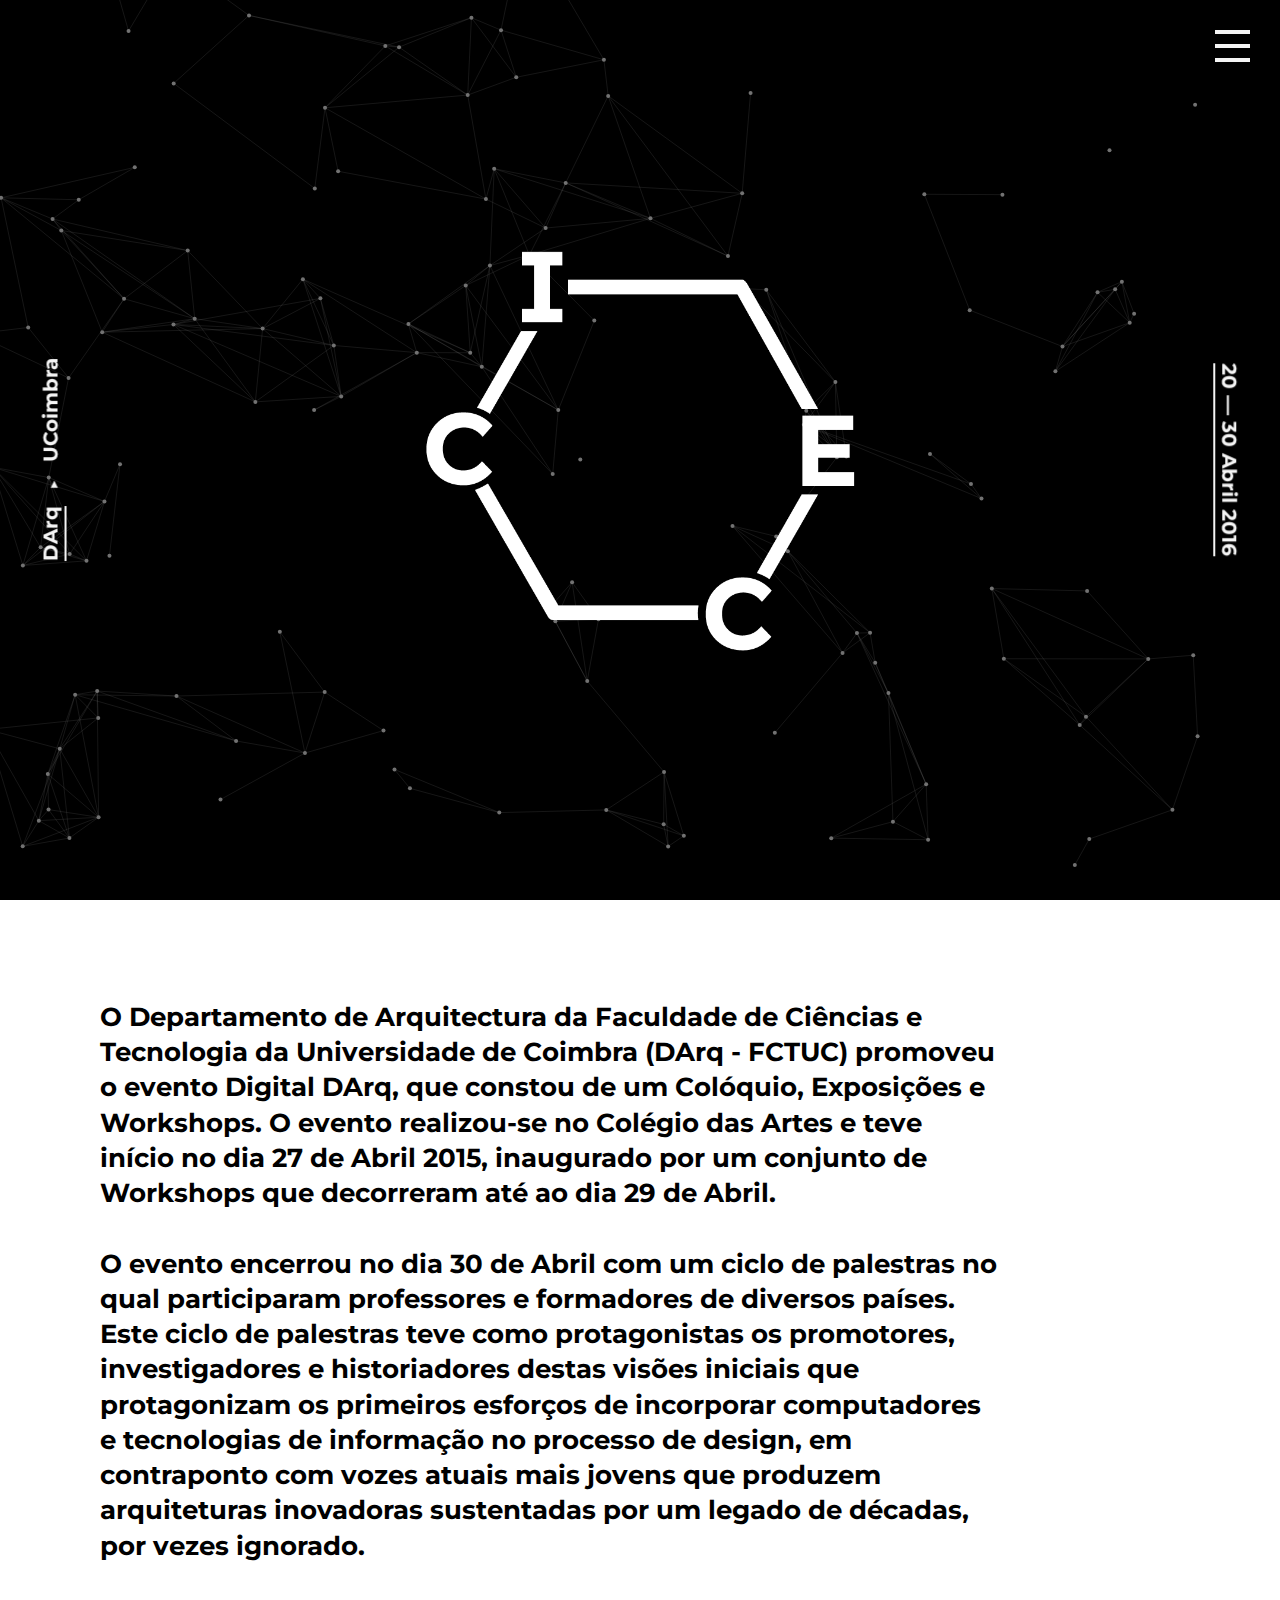
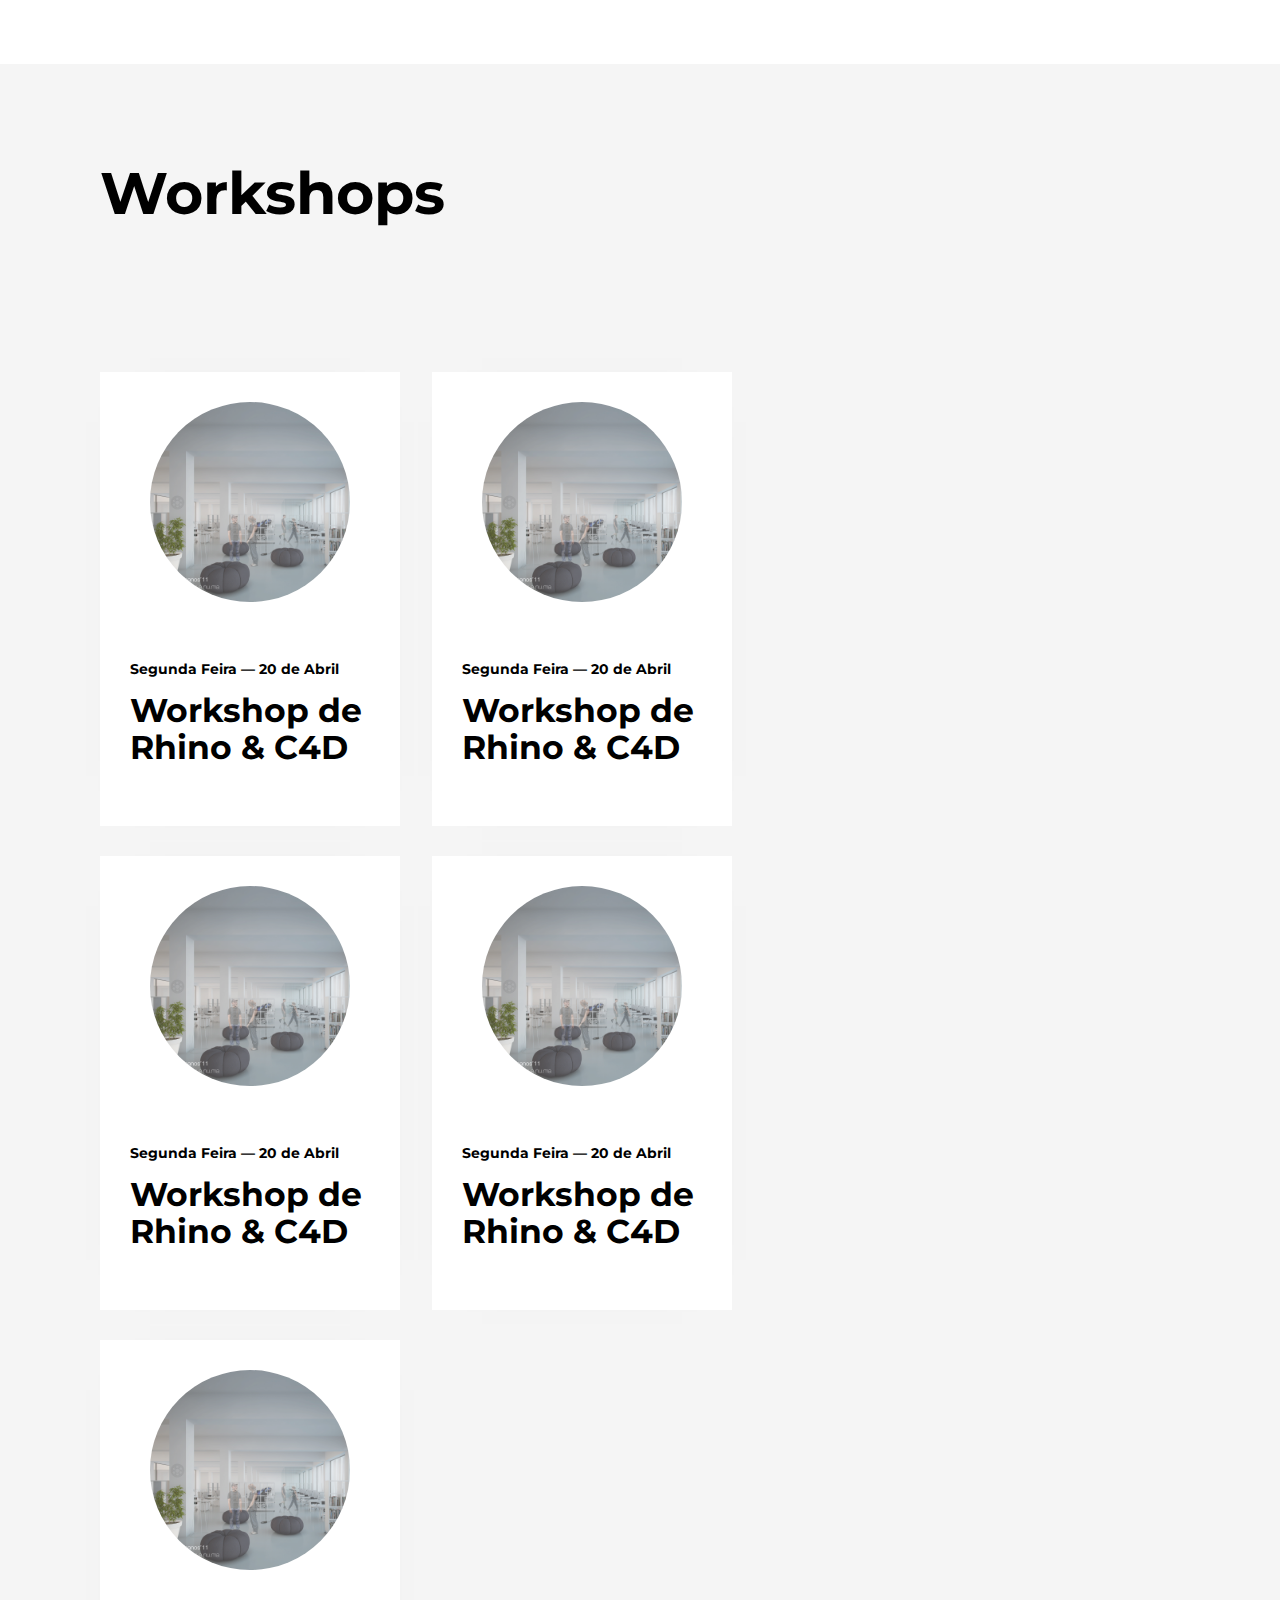
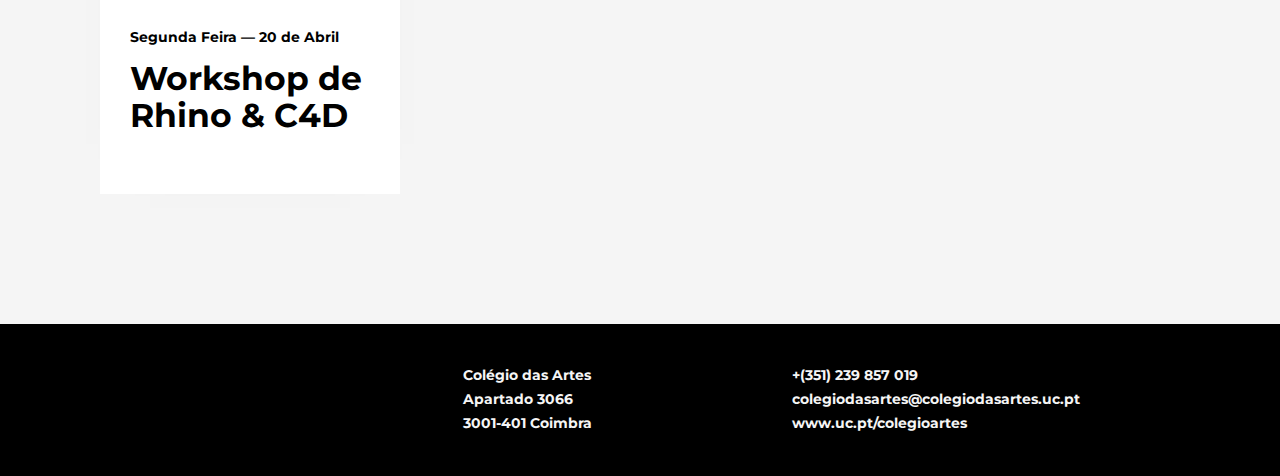
==== Redesign/index.html @ 4a3ba0a8 "redesign v1" ====
<!DOCTYPE html>
<html lang="pt">
<head>
	<meta charset="UTF-8">
	<title>CICE</title>
	<meta name="description" content="CICE">
	<meta http-equiv="X-UA-Compatible" content="IE=Edge,chrome=1" />
	<meta name="viewport" content="width=device-width, initial-scale=1">
	<meta name="apple-mobile-web-app-capable" content="yes">
	<meta name="apple-mobile-web-app-status-bar-style" content="black">
	<meta name="mobile-web-app-capable" content="yes">
	<meta name="author" content="Arquitecturas Virtuais ©2016">
	<!--Styles!-->
	<!--[if lt IE 9]>
	<script src="https://ajax.googleapis.com/ajax/libs/jquery/1.8/jquery.min.js"></script>
	<![endif]-->
	<!--[if (gte IE 9) | (!IE)]><!-->
	<script type="text/javascript" charset="UTF-8" src="https://ajax.googleapis.com/ajax/libs/jquery/1.11.3/jquery.min.js"></script>
	<!--<![endif]-->
	<link rel="stylesheet" type="text/css" href="CSS/cssreset.css">
	<link rel="stylesheet" type="text/css" href="CSS/style.css">
</head>

<body>
	<!--CONTENT-->
	<header class="header">
		<div id="js-hamb" class="hamb">
			<div class="hamb__element hamb--white"></div>
			<div class="hamb__element hamb--white"></div>
			<div class="hamb__element hamb--white"></div>
		</div>
	</header>
	<div class="menu--full menu--hidden">
		<div class="menu--full__logo"></div>
		<ul>
			<li>Sobre</li>
			<li>Programação</li>
			<li>Workshops</li>
			<li>Exposição</li>
			<li>Entrevista</li>
	</div>
	<main class="main__content">
		<div id="particles"></div>
		<aside class="hero__side__text side__text--left"><span class="underline">DArq</span> <span class="symbol">►</span> UCoimbra</aside>
		<aside class="hero__side__text side__text--right"><span class="underline">20 — 30 Abril 2016</span></aside>
		<div class="hero">
			<div class="hero__content">
				<div class="hero__content__logo"></div>
			</div>
		</div>
		<section id="js-first-wrapper"  class="wrapper wrapper--white">
			<div class="wrapper__content wrapper--white">
					<p>O Departamento de Arquitectura da Faculdade de Ciências e Tecnologia da Universidade de Coimbra (DArq - FCTUC) promoveu o evento Digital DArq, que constou de um Colóquio, Exposições e Workshops. O evento realizou-se no Colégio das Artes e teve início no dia 27 de Abril 2015, inaugurado por um conjunto de Workshops que decorreram até ao dia 29 de Abril.<br><br>
					O evento encerrou no dia 30 de Abril com um ciclo de palestras no qual participaram professores e formadores de diversos países. Este ciclo de palestras teve como protagonistas os promotores, investigadores e historiadores destas visões iniciais que protagonizam os primeiros esforços de incorporar computadores e tecnologias de informação no processo de design, em contraponto com vozes atuais mais jovens que produzem arquiteturas inovadoras sustentadas por um legado de décadas, por vezes ignorado.</p>
			</div>
		</section>

		<section id="js-second-wrapper" class="wrapper">
			<div class="wrapper__content">
					<h1>Workshops</h1>
					<div class="wrapper__content__articles">
						<article class="content__article">
							<div class="article__image"></div>
							<h2 class="content__subtitle">Segunda Feira — 20 de Abril</h2>
							<h1 class="content__subtitle">Workshop de Rhino & C4D</h1>
						</article>
						<article class="content__article">
							<div class="article__image"></div>
							<h2 class="content__subtitle">Segunda Feira — 20 de Abril</h2>
							<h1 class="content__subtitle">Workshop de Rhino & C4D</h1>
						</article>
						<article class="content__article">
							<div class="article__image"></div>
							<h2 class="content__subtitle">Segunda Feira — 20 de Abril</h2>
							<h1 class="content__subtitle">Workshop de Rhino & C4D</h1>
						</article>
						<article class="content__article">
							<div class="article__image"></div>
							<h2 class="content__subtitle">Segunda Feira — 20 de Abril</h2>
							<h1 class="content__subtitle">Workshop de Rhino & C4D</h1>
						</article>
						<article class="content__article">
							<div class="article__image"></div>
							<h2 class="content__subtitle">Segunda Feira — 20 de Abril</h2>
							<h1 class="content__subtitle">Workshop de Rhino & C4D</h1>
						</article>
					</div>
			</div>
		</section>
		<footer class="footer">
			<div class="wrapper__content">
				<h1>+(351) 239 857 019<br>colegiodasartes@colegiodasartes.uc.pt<br>www.uc.pt/colegioartes</h1>
				<h1>Colégio das Artes<br>Apartado 3066<br>3001-401 Coimbra</h1>
			</div>
		</footer>
	</main>
	<!--<section class="other contain"></section>-->
	<script type='text/javascript' charset="UTF-8" src='JS/jquery.particleground.js'></script>
	<script type='text/javascript' charset="UTF-8" src='JS/connections.js'></script>
	<script type='text/javascript' charset="UTF-8" src='JS/app.js'></script>
</body>
</html>
---- Redesign/CSS/cssreset.css ----
html, body, div, span, applet, object, iframe,
h1, h2, h3, h4, h5, h6, p, blockquote, pre,
a, abbr, acronym, address, big, cite, code,
del, dfn, em, img, ins, kbd, q, s, samp,
small, strike, sub, sup, tt, var,
b, u, i, center,
dl, dt, dd, ol, ul, li,
fieldset, form, label, legend,
table, caption, tbody, tfoot, thead, tr, th, td,
article, aside, canvas, details, embed,
figure, figcaption, footer, header, hgroup,
menu, nav, output, ruby, section, summary,
time, mark, audio, video {
	margin: 0;
	padding: 0;
	border: 0;
	font: inherit;
	vertical-align: baseline;
}
article, aside, details, figcaption, figure,
footer, header, hgroup, menu, nav, section {
	display: block;
}
body {
	line-height: 1;
}
ol, ul {
	list-style-position: inside;
}
blockquote, q {
	quotes: none;
}
blockquote:before, blockquote:after,
q:before, q:after {
	content: '';
	content: none;
}
table {
	border-collapse: collapse;
	border-spacing: 0;
}
input,
label,
select,
button,
textarea{
margin:0;
border:0;
padding:0;
display:inline-block;
vertical-align:middle;
white-space:normal;
background:none;
font-size:100%;
}
input:focus{
outline:0;
}
input,
textarea{
-webkit-box-sizing:content-box;
-moz-box-sizing:content-box;
box-sizing:content-box;
}
button,
input[type=reset],
input[type=button],
input[type=submit],
input[type=checkbox],
input[type=radio],
select{
-webkit-box-sizing:border-box;
-moz-box-sizing:border-box;
box-sizing:border-box;
}
input[type=checkbox],
input[type=radio]{
width:13px;
height:13px;
}
input[type=search]{
-webkit-appearance:textfield;
-webkit-box-sizing:content-box;
}
::-webkit-search-decoration{
display:none;
}
button,
input[type="reset"],
input[type="button"],
input[type="submit"]{
overflow:visible;
width:auto;
}
::-webkit-file-upload-button{
padding:0;
border:0;
background:none;
}
textarea{
vertical-align:top;
overflow:auto;
}
select[multiple]{
vertical-align:top;
}
---- Redesign/CSS/style.css ----
@import url("https://fonts.googleapis.com/css?family=Montserrat:400,700");
html, body {
  height: 100vh;
  width: 100%;
  font-size: 66.5%;
  font-family: "Montserrat",sans-serif;
  font-weight: 100;
  background: black;
  text-rendering: optimizeLegibility;
  -webkit-font-smoothing: antialiased;
  -moz-osx-font-smoothing: grayscale; }

.position__abs__center {
  position: absolute;
  left: 0;
  right: 0;
  margin-left: auto;
  margin-right: auto; }

.symbol {
  font-size: 0.6em;
  padding: 0 10px 0 10px; }

.underline {
  border-bottom: 2px solid whitesmoke;
  padding-bottom: 2px; }

/*---*/
.main__content {
  width: 100%;
  height: 100%; }

#particles {
  position: absolute;
  top: 0;
  left: 0;
  width: 100%;
  height: 100vh;
  overflow: hidden;
  opacity: 0.45; }

/*--HEADER--*/
.header {
  -webkit-transition: background 0.35s ease-in-out, height 0.35s ease-in-out;
  -moz-transition: background 0.35s ease-in-out, height 0.35s ease-in-out;
  -ms-transition: background 0.35s ease-in-out, height 0.35s ease-in-out;
  -o-transition: background 0.35s ease-in-out, height 0.35s ease-in-out;
  transition: background 0.35s ease-in-out, height 0.35s ease-in-out;
  height: 50px;
  width: 100%;
  position: fixed;
  top: 0;
  z-index: 99; }

.hamb {
  width: 35px;
  height: 30px;
  position: fixed;
  right: 30px;
  top: 30px; }

.hamb__element:nth-child(n) {
  width: 100%;
  height: 4px;
  margin-bottom: 10px; }

.hamb:hover {
  cursor: pointer; }

.hamb--white {
  background-color: whitesmoke; }

.hamb--black {
  background-color: black; }

.menu--full {
  display: block;
  width: 500px;
  height: 100vh;
  background: rgba(0, 0, 0, 0.9);
  position: fixed;
  z-index: 2;
  right: 0px;
  -webkit-box-shadow: 0px 0px 43px -10px rgba(0, 0, 0, 0.75);
  -moz-box-shadow: 0px 0px 43px -10px rgba(0, 0, 0, 0.75);
  box-shadow: 0px 0px 43px -10px rgba(0, 0, 0, 0.75); }

.menu--full__logo {
  width: 120px;
  height: 20px;
  background: url("../assets/logodefault.png");
  background-size: cover;
  margin: 100px;
  -webkit-filter: invert(100%);
  filter: invert(100%); }

.menu--full ul {
  margin: 100px;
  margin-top: 100px; }

.menu--full ul li {
  list-style: none;
  color: whitesmoke;
  font-size: 4.6em;
  font-weight: bold;
  padding-bottom: 30px;
  opacity: 0.5; }

.menu--full ul li:hover {
  cursor: pointer;
  opacity: 1; }

.menu--hidden {
  right: -650px; }

.footer {
  width: 100%;
  height: 150px;
  background: black; }

.footer .wrapper__content {
  height: 150px; }

.footer .wrapper__content h1 {
  position: relative;
  top: 50%;
  transform: translateY(-50%);
  -webkit-transform: translateY(-50%);
  -moz-transition: translateY(-50%);
  -ms-transition: translateY(-50%);
  -o-transition: translateY(-50%);
  color: whitesmoke;
  font-weight: bold;
  font-size: 2em;
  line-height: 1.66667em;
  margin: 0;
  padding-top: 0;
  padding-bottom: 0;
  float: right; }

/**--HERO--**/
.hero {
  width: 100%;
  height: 100%;
  background: black; }

.hero__content {
  position: relative;
  top: 50%;
  transform: translateY(-50%);
  -webkit-transform: translateY(-50%);
  -moz-transition: translateY(-50%);
  -ms-transition: translateY(-50%);
  -o-transition: translateY(-50%);
  margin: auto;
  width: 80%;
  height: 100%; }

.hero__content__logo {
  position: relative;
  top: 50%;
  transform: translateY(-50%);
  -webkit-transform: translateY(-50%);
  -moz-transition: translateY(-50%);
  -ms-transition: translateY(-50%);
  -o-transition: translateY(-50%);
  width: 438px;
  height: 418px;
  margin: auto;
  background: url("../assets/logov1.png");
  background-size: cover;
  background-repeat: no-repeat;
  -webkit-filter: invert(100%);
  filter: invert(100%); }

.hero__side__text {
  position: relative;
  top: 50%;
  transform: translateY(-50%);
  -webkit-transform: translateY(-50%);
  -moz-transition: translateY(-50%);
  -ms-transition: translateY(-50%);
  -o-transition: translateY(-50%);
  -ms-transform-origin: 50% 50%;
  -webkit-transform-origin: 50% 50%;
  -moz-transform-origin: 50% 50%;
  -o-transform-origin: 50% 50%;
  transform-origin: 50% 50%;
  position: fixed;
  font-size: 2.76em;
  font-weight: bold;
  color: whitesmoke; }

.text--black {
  color: black;
  border-color: black; }

.side__text--left {
  -ms-transform: rotate(270deg);
  -webkit-transform: rotate(270deg);
  transform: rotate(270deg);
  left: -50px; }

.side__text--right {
  -ms-transform: rotate(90deg);
  -webkit-transform: rotate(90deg);
  transform: rotate(90deg);
  right: -45px; }

/*+--**/
/**--WRAPPER--**/
.wrapper {
  width: 100%;
  background-color: whitesmoke;
  font-weight: bold;
  color: black; }

.wrapper__content {
  margin: auto;
  width: calc(100% - 100px);
  display: inline-block; }

.wrapper--white {
  background: white; }

.wrapper__content h1 {
  font-size: 8.28em;
  padding: 100px; }

h1 .underline {
  border-width: 4px; }

.wrapper__content p {
  max-width: 900px;
  padding: 100px;
  font-size: 3.68em;
  line-height: 1.35294em; }

.wrapper__content__articles {
  padding: 100px;
  padding-top: 50px; }

.content__article {
  background: white;
  display: inline-block;
  width: 300px;
  margin: 0 30px 30px 0;
  -webkit-box-shadow: 0px 0px 43px -50px rgba(0, 0, 0, 0.75);
  -moz-box-shadow: 0px 0px 43px -50px rgba(0, 0, 0, 0.75);
  box-shadow: 0px 0px 43px -50px rgba(0, 0, 0, 0.75); }

.content__article:hover {
  cursor: pointer;
  -webkit-box-shadow: 0px 0px 43px -35px rgba(0, 0, 0, 0.75);
  -moz-box-shadow: 0px 0px 43px -35px rgba(0, 0, 0, 0.75);
  box-shadow: 0px 0px 43px -35px rgba(0, 0, 0, 0.75); }

.article__image {
  width: 200px;
  height: 200px;
  border-radius: 100%;
  background: black;
  margin: 30px auto;
  background-image: url("../images/example.jpg");
  background-size: cover;
  opacity: 0.8; }

.content__article h2 {
  font-size: 2em;
  padding: 30px;
  padding-bottom: 15px; }

.content__article h1 {
  font-size: 4.6em;
  line-height: 1.15em;
  margin: 0;
  margin-bottom: 30px;
  padding: 30px;
  padding-top: 0; }

/**-END WRAPPER-**/

/*# sourceMappingURL=style.css.map */
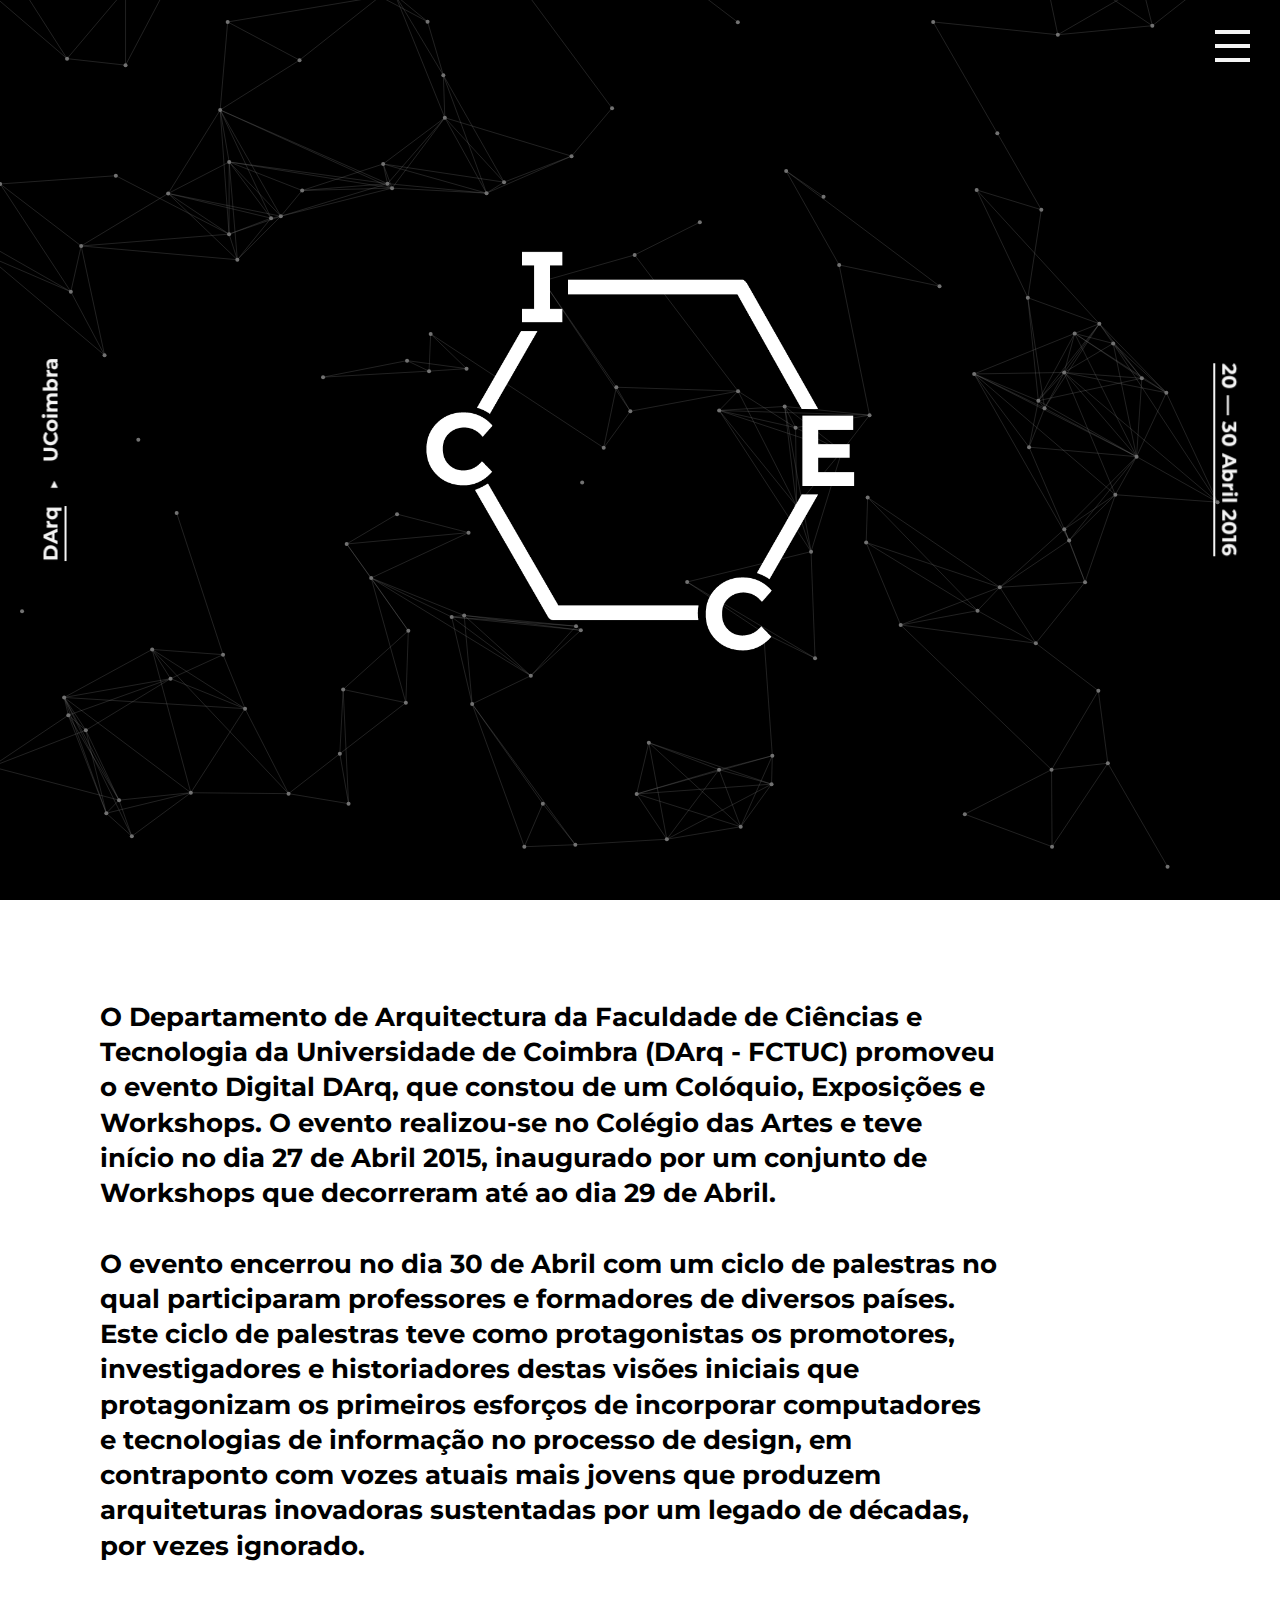
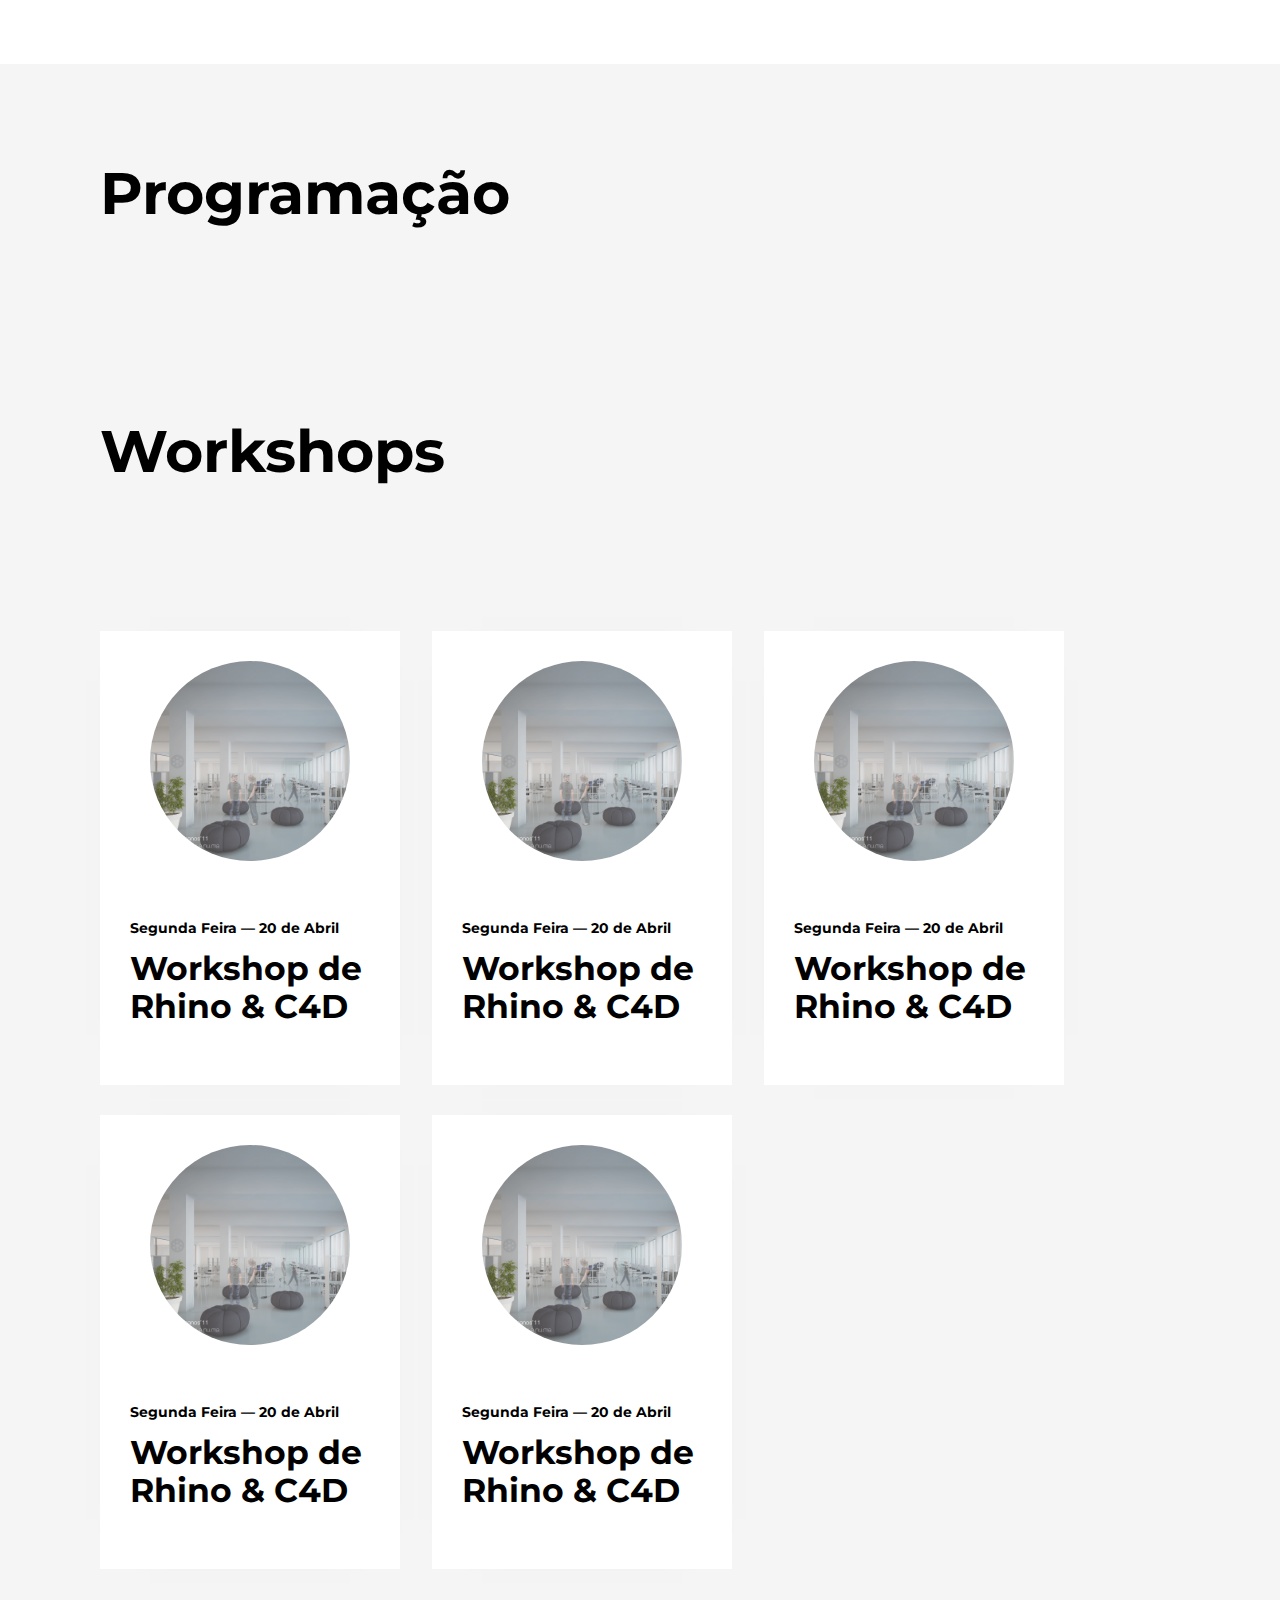
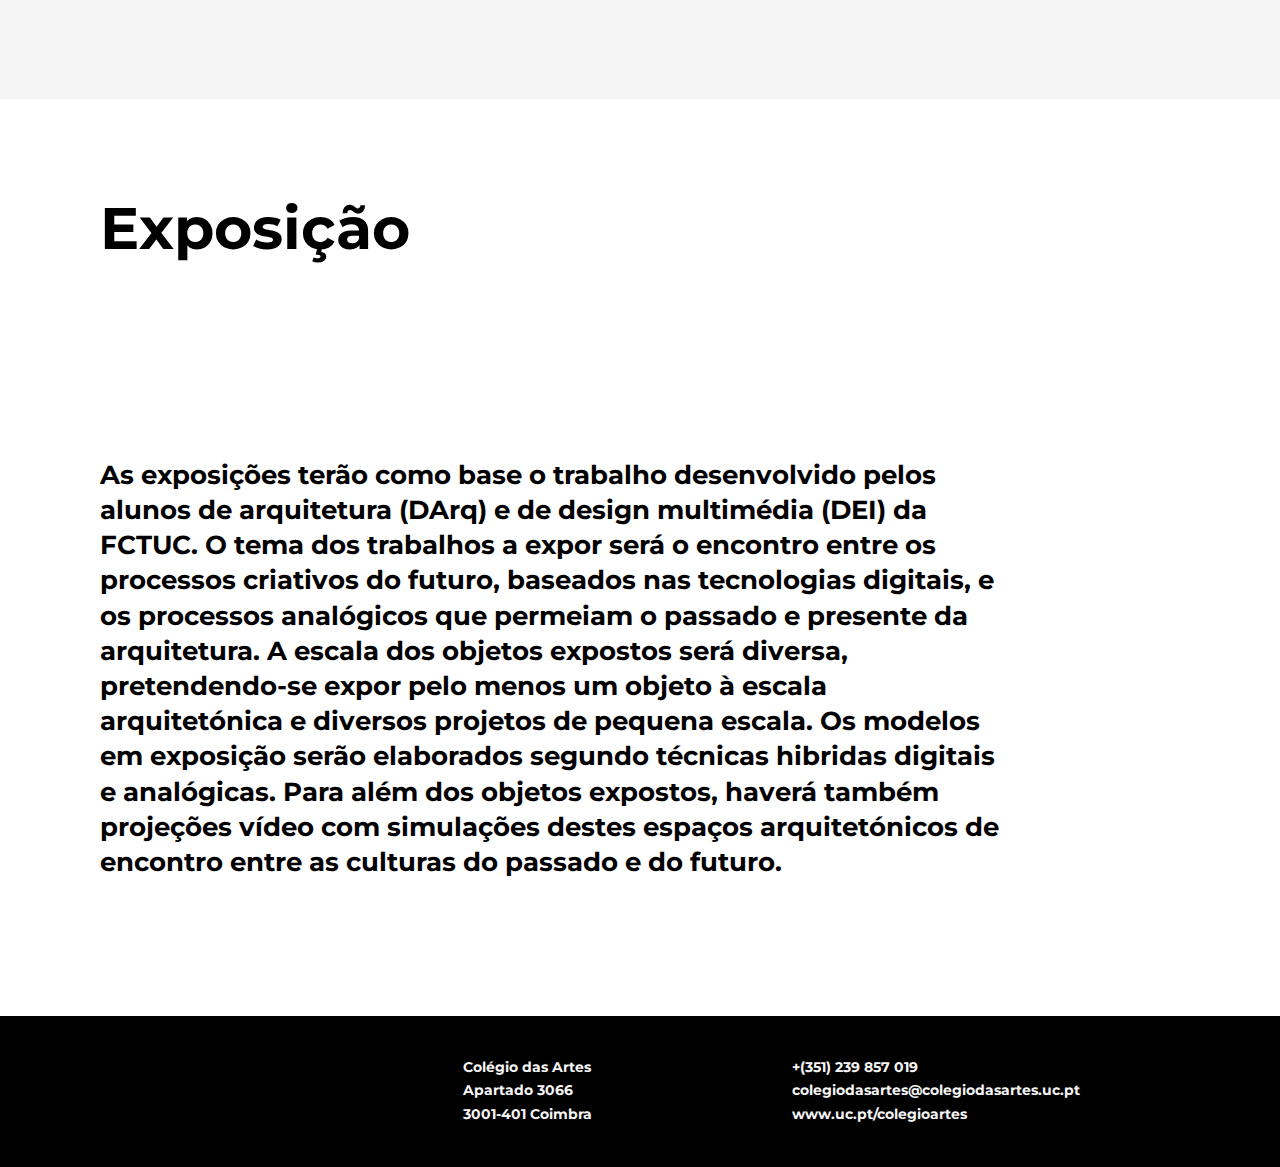
==== commit 821fa387: "Responsive" ====
--- a/Redesign/index.html
+++ b/Redesign/index.html
@@ -33,70 +33,86 @@
 	<div class="menu--full menu--hidden">
 		<div class="menu--full__logo"></div>
 		<ul>
-			<li>Sobre</li>
-			<li>Programação</li>
-			<li>Workshops</li>
-			<li>Exposição</li>
-			<li>Entrevista</li>
-	</div>
-	<main class="main__content">
-		<div id="particles"></div>
-		<aside class="hero__side__text side__text--left"><span class="underline">DArq</span> <span class="symbol">►</span> UCoimbra</aside>
-		<aside class="hero__side__text side__text--right"><span class="underline">20 — 30 Abril 2016</span></aside>
-		<div class="hero">
-			<div class="hero__content">
-				<div class="hero__content__logo"></div>
+			<a href="#js-first-wrapper"><li>Sobre</li></a>
+			<a href="#js-second-wrapper"><li>Programação</li></a>
+			<a href="#js-third-wrapper"><li>Workshops</li></a>
+			<a href="#js-fourd-wrapper"><li>Exposição</li></a>
+			<a href="#"><li>Entrevista</li></a>
+		</div>
+		<main class="main__content">
+			<div id="particles"></div>
+			<aside class="hero__side__text side__text--left"><span class="underline">DArq</span> <span class="symbol">►</span> UCoimbra</aside>
+			<aside class="hero__side__text side__text--right"><span class="underline">20 — 30 Abril 2016</span></aside>
+			<div class="hero">
+				<div class="hero__content">
+					<div class="hero__content__logo"></div>
+				</div>
 			</div>
-		</div>
-		<section id="js-first-wrapper"  class="wrapper wrapper--white">
-			<div class="wrapper__content wrapper--white">
+			<section id="js-first-wrapper"  class="wrapper wrapper--white">
+				<div class="wrapper__content wrapper--white">
 					<p>O Departamento de Arquitectura da Faculdade de Ciências e Tecnologia da Universidade de Coimbra (DArq - FCTUC) promoveu o evento Digital DArq, que constou de um Colóquio, Exposições e Workshops. O evento realizou-se no Colégio das Artes e teve início no dia 27 de Abril 2015, inaugurado por um conjunto de Workshops que decorreram até ao dia 29 de Abril.<br><br>
-					O evento encerrou no dia 30 de Abril com um ciclo de palestras no qual participaram professores e formadores de diversos países. Este ciclo de palestras teve como protagonistas os promotores, investigadores e historiadores destas visões iniciais que protagonizam os primeiros esforços de incorporar computadores e tecnologias de informação no processo de design, em contraponto com vozes atuais mais jovens que produzem arquiteturas inovadoras sustentadas por um legado de décadas, por vezes ignorado.</p>
-			</div>
-		</section>
+						O evento encerrou no dia 30 de Abril com um ciclo de palestras no qual participaram professores e formadores de diversos países. Este ciclo de palestras teve como protagonistas os promotores, investigadores e historiadores destas visões iniciais que protagonizam os primeiros esforços de incorporar computadores e tecnologias de informação no processo de design, em contraponto com vozes atuais mais jovens que produzem arquiteturas inovadoras sustentadas por um legado de décadas, por vezes ignorado.</p>
+					</div>
+				</section>
 
-		<section id="js-second-wrapper" class="wrapper">
-			<div class="wrapper__content">
-					<h1>Workshops</h1>
-					<div class="wrapper__content__articles">
-						<article class="content__article">
-							<div class="article__image"></div>
-							<h2 class="content__subtitle">Segunda Feira — 20 de Abril</h2>
-							<h1 class="content__subtitle">Workshop de Rhino & C4D</h1>
-						</article>
-						<article class="content__article">
-							<div class="article__image"></div>
-							<h2 class="content__subtitle">Segunda Feira — 20 de Abril</h2>
-							<h1 class="content__subtitle">Workshop de Rhino & C4D</h1>
-						</article>
-						<article class="content__article">
-							<div class="article__image"></div>
-							<h2 class="content__subtitle">Segunda Feira — 20 de Abril</h2>
-							<h1 class="content__subtitle">Workshop de Rhino & C4D</h1>
-						</article>
-						<article class="content__article">
-							<div class="article__image"></div>
-							<h2 class="content__subtitle">Segunda Feira — 20 de Abril</h2>
-							<h1 class="content__subtitle">Workshop de Rhino & C4D</h1>
-						</article>
-						<article class="content__article">
-							<div class="article__image"></div>
-							<h2 class="content__subtitle">Segunda Feira — 20 de Abril</h2>
-							<h1 class="content__subtitle">Workshop de Rhino & C4D</h1>
-						</article>
+				<section id="js-second-wrapper" class="wrapper">
+					<div class="wrapper__content">
+						<h1>Programação</h1>
+						
 					</div>
-			</div>
-		</section>
-		<footer class="footer">
-			<div class="wrapper__content">
-				<h1>+(351) 239 857 019<br>colegiodasartes@colegiodasartes.uc.pt<br>www.uc.pt/colegioartes</h1>
-				<h1>Colégio das Artes<br>Apartado 3066<br>3001-401 Coimbra</h1>
-			</div>
-		</footer>
-	</main>
-	<!--<section class="other contain"></section>-->
-	<script type='text/javascript' charset="UTF-8" src='JS/jquery.particleground.js'></script>
-	<script type='text/javascript' charset="UTF-8" src='JS/connections.js'></script>
-	<script type='text/javascript' charset="UTF-8" src='JS/app.js'></script>
-</body>
-</html>
+				</section>
+
+				<section id="js-third-wrapper" class="wrapper">
+					<div class="wrapper__content">
+						<h1>Workshops</h1>
+						<div class="wrapper__content__articles">
+							<article class="content__article">
+								<div class="article__image"></div>
+								<h2 class="content__subtitle">Segunda Feira — 20 de Abril</h2>
+								<h1 class="content__subtitle">Workshop de Rhino & C4D</h1>
+							</article>
+							<article class="content__article">
+								<div class="article__image"></div>
+								<h2 class="content__subtitle">Segunda Feira — 20 de Abril</h2>
+								<h1 class="content__subtitle">Workshop de Rhino & C4D</h1>
+							</article>
+							<article class="content__article">
+								<div class="article__image"></div>
+								<h2 class="content__subtitle">Segunda Feira — 20 de Abril</h2>
+								<h1 class="content__subtitle">Workshop de Rhino & C4D</h1>
+							</article>
+							<article class="content__article">
+								<div class="article__image"></div>
+								<h2 class="content__subtitle">Segunda Feira — 20 de Abril</h2>
+								<h1 class="content__subtitle">Workshop de Rhino & C4D</h1>
+							</article>
+							<article class="content__article">
+								<div class="article__image"></div>
+								<h2 class="content__subtitle">Segunda Feira — 20 de Abril</h2>
+								<h1 class="content__subtitle">Workshop de Rhino & C4D</h1>
+							</article>
+						</div>
+					</div>
+				</section>
+
+				<section id="js-fourd-wrapper"  class="wrapper wrapper--white">
+				<div class="wrapper__content wrapper--white">
+					<h1>Exposição</h1>
+					<p>As exposições terão como base o trabalho desenvolvido pelos alunos de arquitetura (DArq) e de design multimédia (DEI) da FCTUC. O tema dos trabalhos a expor será o encontro entre os processos criativos do futuro, baseados nas tecnologias digitais, e os processos analógicos que permeiam o passado e presente da arquitetura. A escala dos objetos expostos será diversa, pretendendo-se expor pelo menos um objeto à escala arquitetónica e diversos projetos de pequena escala. Os modelos em exposição serão elaborados segundo técnicas hibridas digitais e analógicas. Para além dos objetos expostos, haverá também projeções vídeo com simulações destes espaços arquitetónicos de encontro entre as culturas do passado e do futuro.
+						<br><br>
+					</div>
+				</section>
+				<footer class="footer">
+					<div class="wrapper__content">
+						<h1>+(351) 239 857 019<br>colegiodasartes@colegiodasartes.uc.pt<br>www.uc.pt/colegioartes</h1>
+						<h1>Colégio das Artes<br>Apartado 3066<br>3001-401 Coimbra</h1>
+					</div>
+				</footer>
+			</main>
+			<!--<section class="other contain"></section>-->
+			<script type='text/javascript' charset="UTF-8" src='JS/jquery.particleground.js'></script>
+			<script type='text/javascript' charset="UTF-8" src='JS/connections.js'></script>
+			<script type='text/javascript' charset="UTF-8" src='JS/app.js'></script>
+			<script type='text/javascript' charset="UTF-8" src="JS/jquery.easing.js"></script>
+		</body>
+		</html>
--- a/Redesign/CSS/style.css
+++ b/Redesign/CSS/style.css
@@ -1,4 +1,5 @@
 @import url("https://fonts.googleapis.com/css?family=Montserrat:400,700");
+
 html, body {
   height: 100vh;
   width: 100%;
@@ -93,6 +94,9 @@
   margin: 100px;
   -webkit-filter: invert(100%);
   filter: invert(100%); }
+.menu--full a {
+  text-decoration: none;
+}
 
 .menu--full ul {
   margin: 100px;
@@ -114,12 +118,14 @@
   right: -650px; }
 
 .footer {
-  width: 100%;
+  width: calc(100% - 100px);
   height: 150px;
   background: black; }
 
 .footer .wrapper__content {
-  height: 150px; }
+  height: 150px; 
+padding-left: 100px;
+padding-right: 100px;}
 
 .footer .wrapper__content h1 {
   position: relative;
@@ -237,7 +243,8 @@
   line-height: 1.35294em; }
 
 .wrapper__content__articles {
-  padding: 100px;
+      padding-left: 100px;
+  padding-bottom: 100px;
   padding-top: 50px; }
 
 .content__article {
@@ -278,6 +285,65 @@
   padding: 30px;
   padding-top: 0; }
 
+.wrapper__content__programacao{
+  width: 100%;
+  font-weight: bold;
+  color: black; 
+}
+
 /**-END WRAPPER-**/
 
 /*# sourceMappingURL=style.css.map */
+@media(min-width:1300px){
+  
+}
+
+@media(max-width:1300px){
+  
+}
+
+
+@media(max-width:768px){
+  .hero__content__logo {
+     width: 368px;
+    height: 348px;
+
+  }
+}
+
+@media(max-width:480px){
+  .hero__content__logo {
+    width: 238px;
+    height: 223px;
+  }
+  .wrapper__content__articles {
+    padding: 80px;
+  }
+  .content__article{
+    width: 230px;
+
+  }
+  .wrapper__content h1 {
+      font-size: 5.28em;
+      padding: 80px;
+
+  }
+  .content__article h1 {
+    font-size: 4.6em;
+    padding: 30px;
+    padding-top: 0px;
+}
+.wrapper__content p {
+    width: 80%;
+    padding: 80px;
+    font-size: 2.10em;
+    line-height: 1.35294em;
+}
+.menu--full {
+    width: 100%;
+    }
+    .content__article h2 {
+    font-size: 1.6em;
+}
+
+}
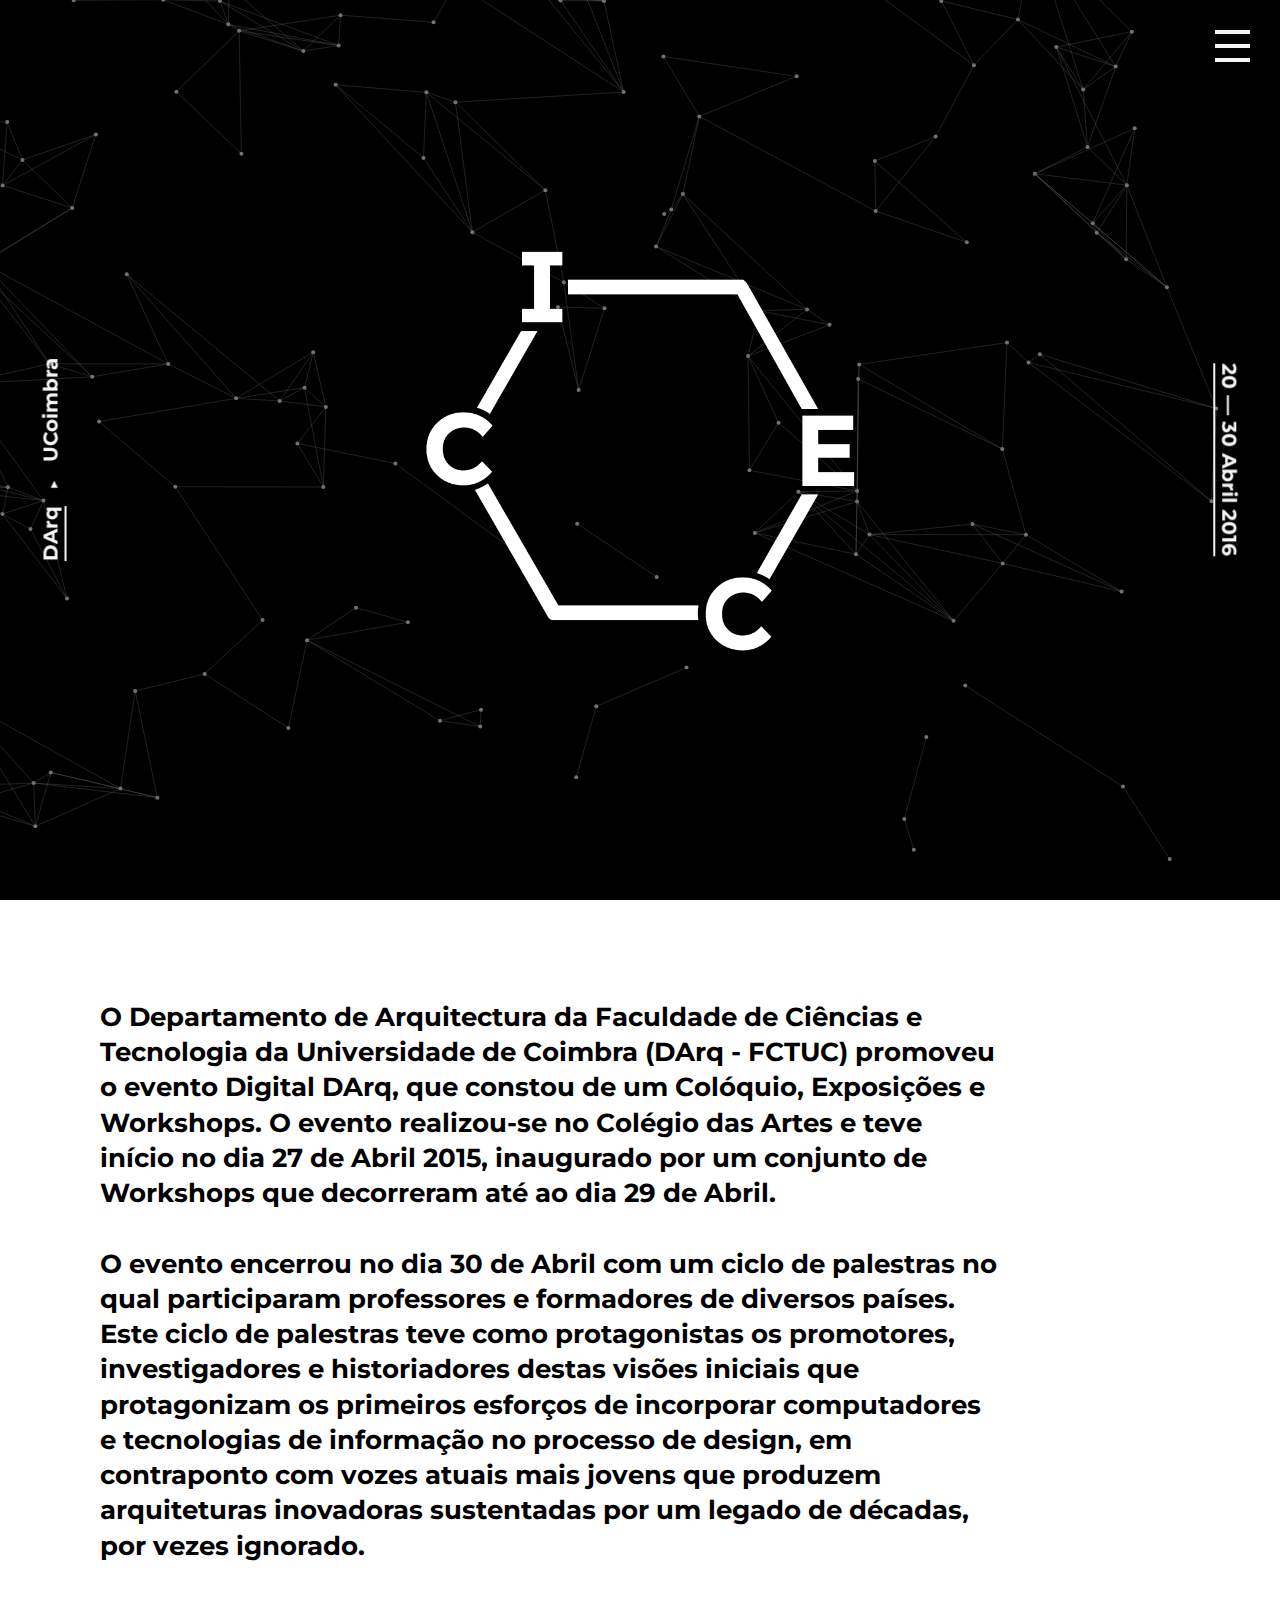
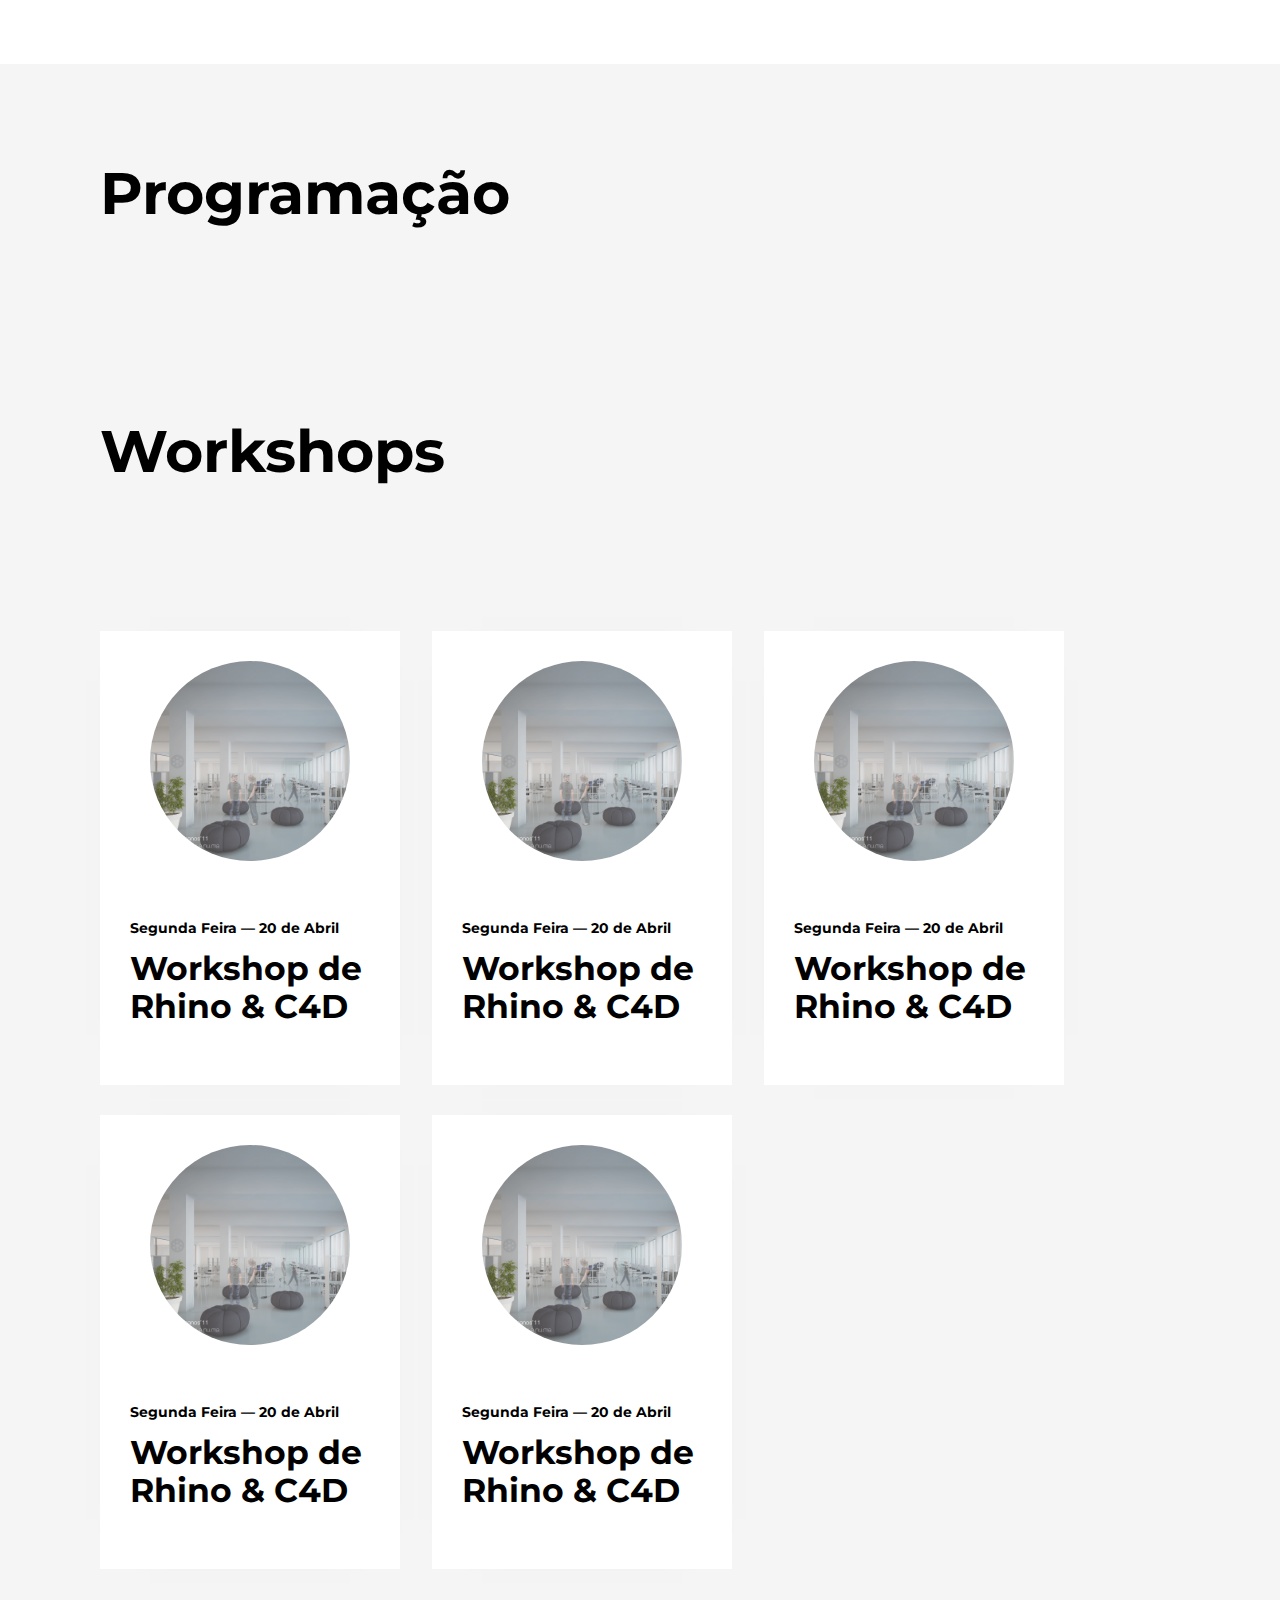
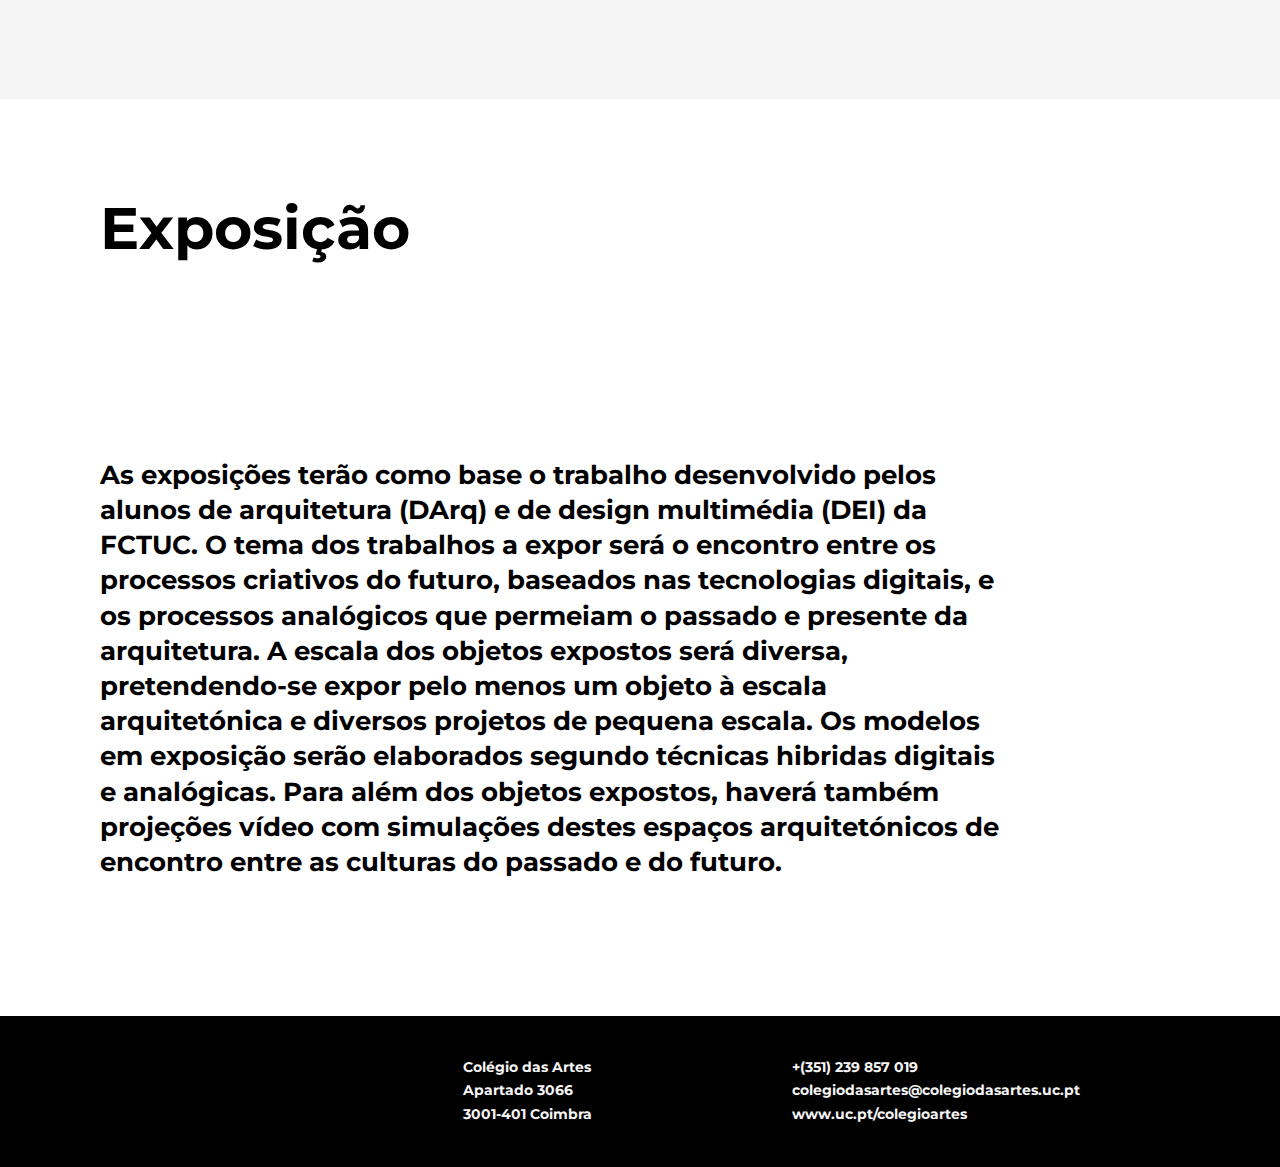
==== commit f052e783: "Nav  active, com scroll e clicar" ====
--- a/Redesign/index.html
+++ b/Redesign/index.html
@@ -33,11 +33,11 @@
 	<div class="menu--full menu--hidden">
 		<div class="menu--full__logo"></div>
 		<ul>
-			<a href="#js-first-wrapper"><li>Sobre</li></a>
-			<a href="#js-second-wrapper"><li>Programação</li></a>
-			<a href="#js-third-wrapper"><li>Workshops</li></a>
-			<a href="#js-fourd-wrapper"><li>Exposição</li></a>
-			<a href="#"><li>Entrevista</li></a>
+			<li><a href="#js-first-wrapper">Sobre</a><li>
+			<li><a href="#js-second-wrapper">Programação</a><li>
+			<li><a href="#js-third-wrapper">Workshops</a><li>
+			<li><a href="#js-fourd-wrapper">Exposição</a><li>
+			<li><a href="#">Entrevista</a><li>
 		</div>
 		<main class="main__content">
 			<div id="particles"></div>
--- a/Redesign/CSS/style.css
+++ b/Redesign/CSS/style.css
@@ -102,21 +102,25 @@
   margin: 100px;
   margin-top: 100px; }
 
-.menu--full ul li {
+.menu--full ul li a{
   list-style: none;
   color: whitesmoke;
   font-size: 4.6em;
   font-weight: bold;
   padding-bottom: 30px;
-  opacity: 0.5; }
-
-.menu--full ul li:hover {
+  opacity: 0.5;
+  display: block }
+
+.menu--full ul li a:hover {
   cursor: pointer;
   opacity: 1; }
 
+
 .menu--hidden {
   right: -650px; }
-
+ .menu--full_active {
+  color:white !important;
+  opacity: 1 !important; }
 .footer {
   width: calc(100% - 100px);
   height: 150px;
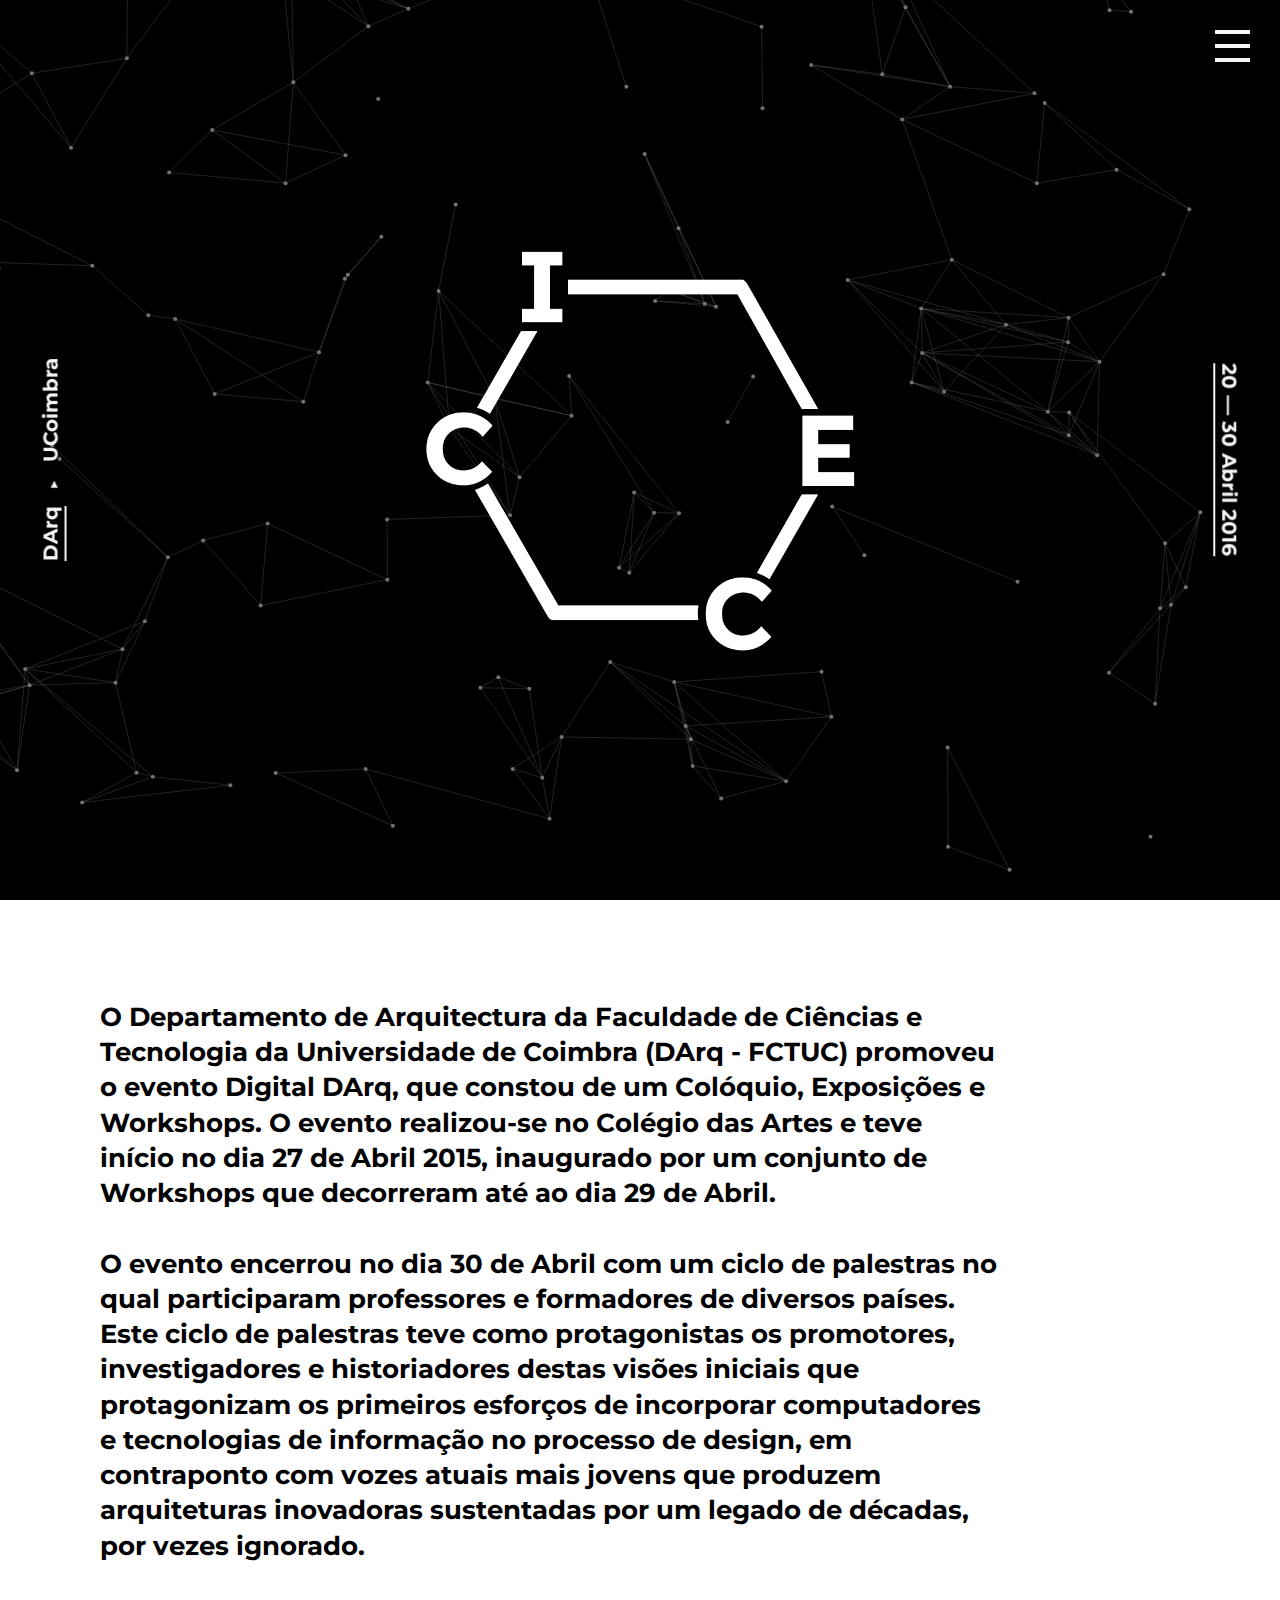
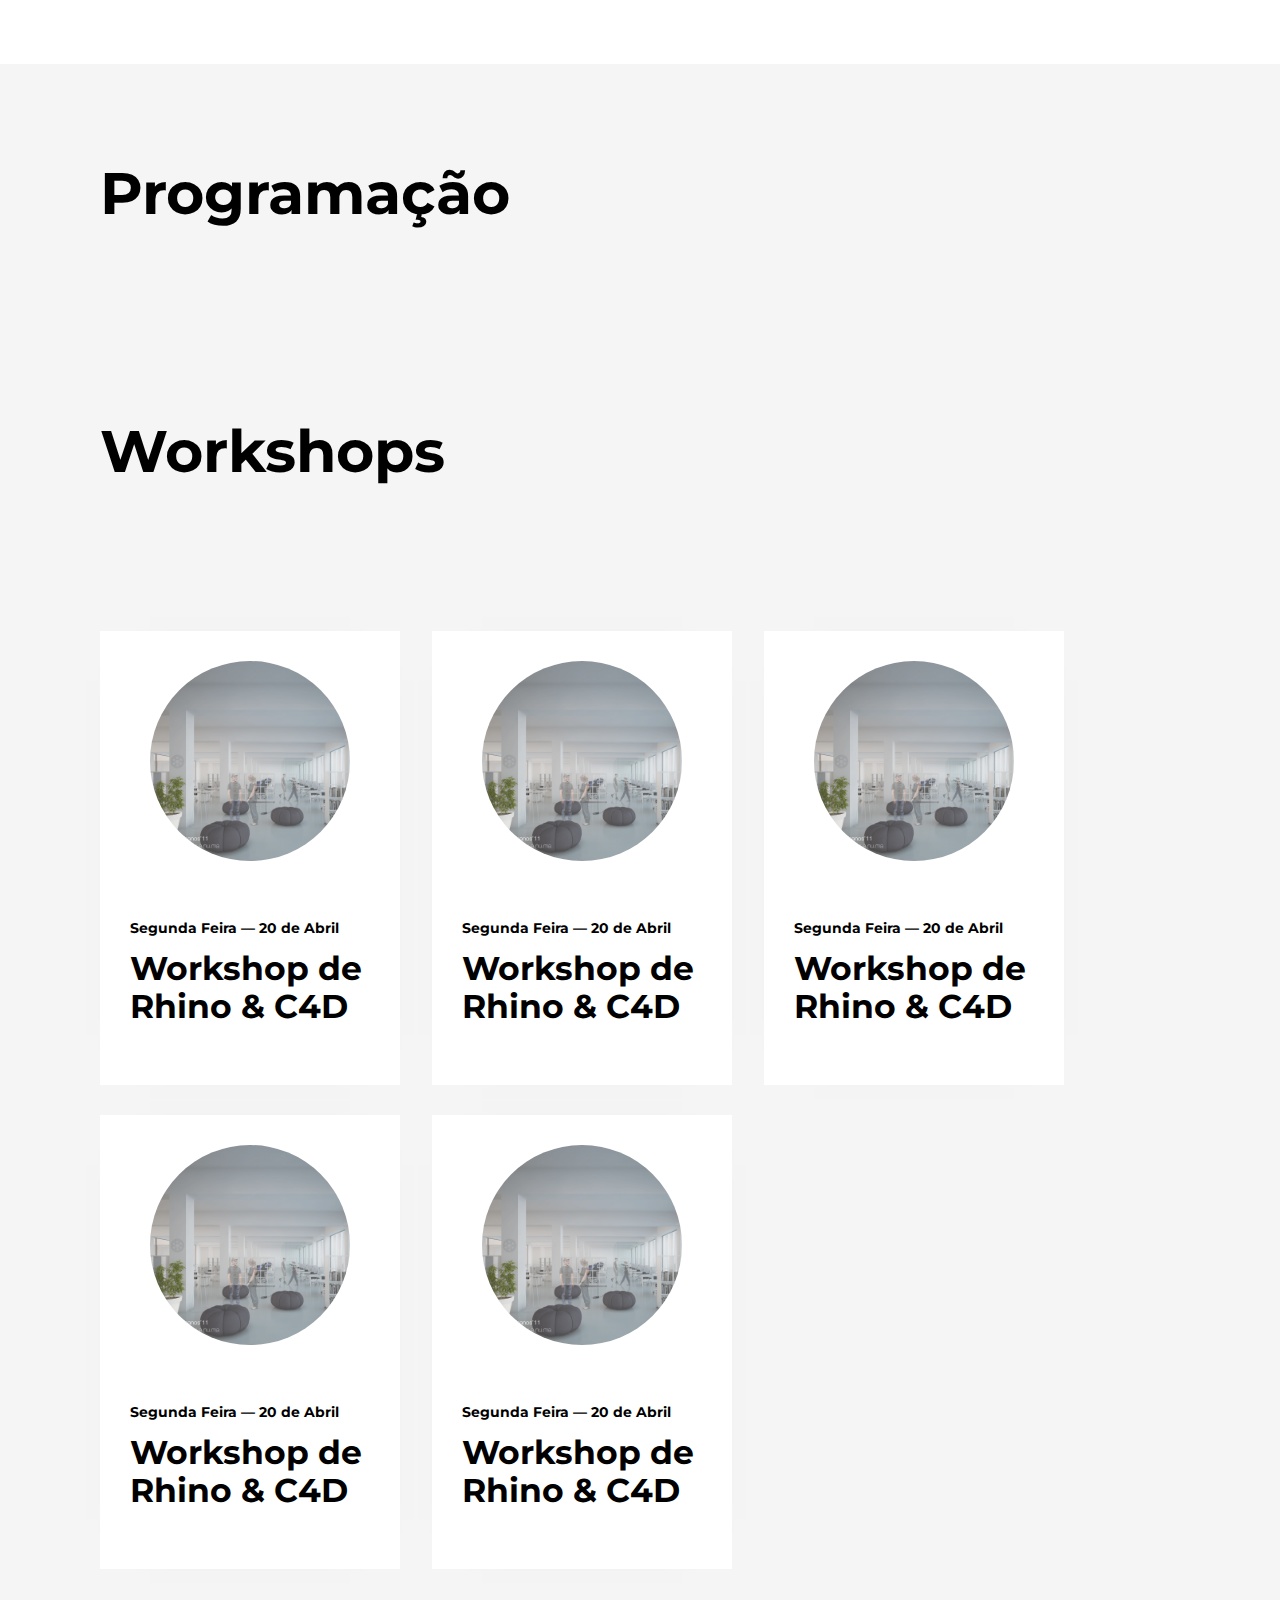
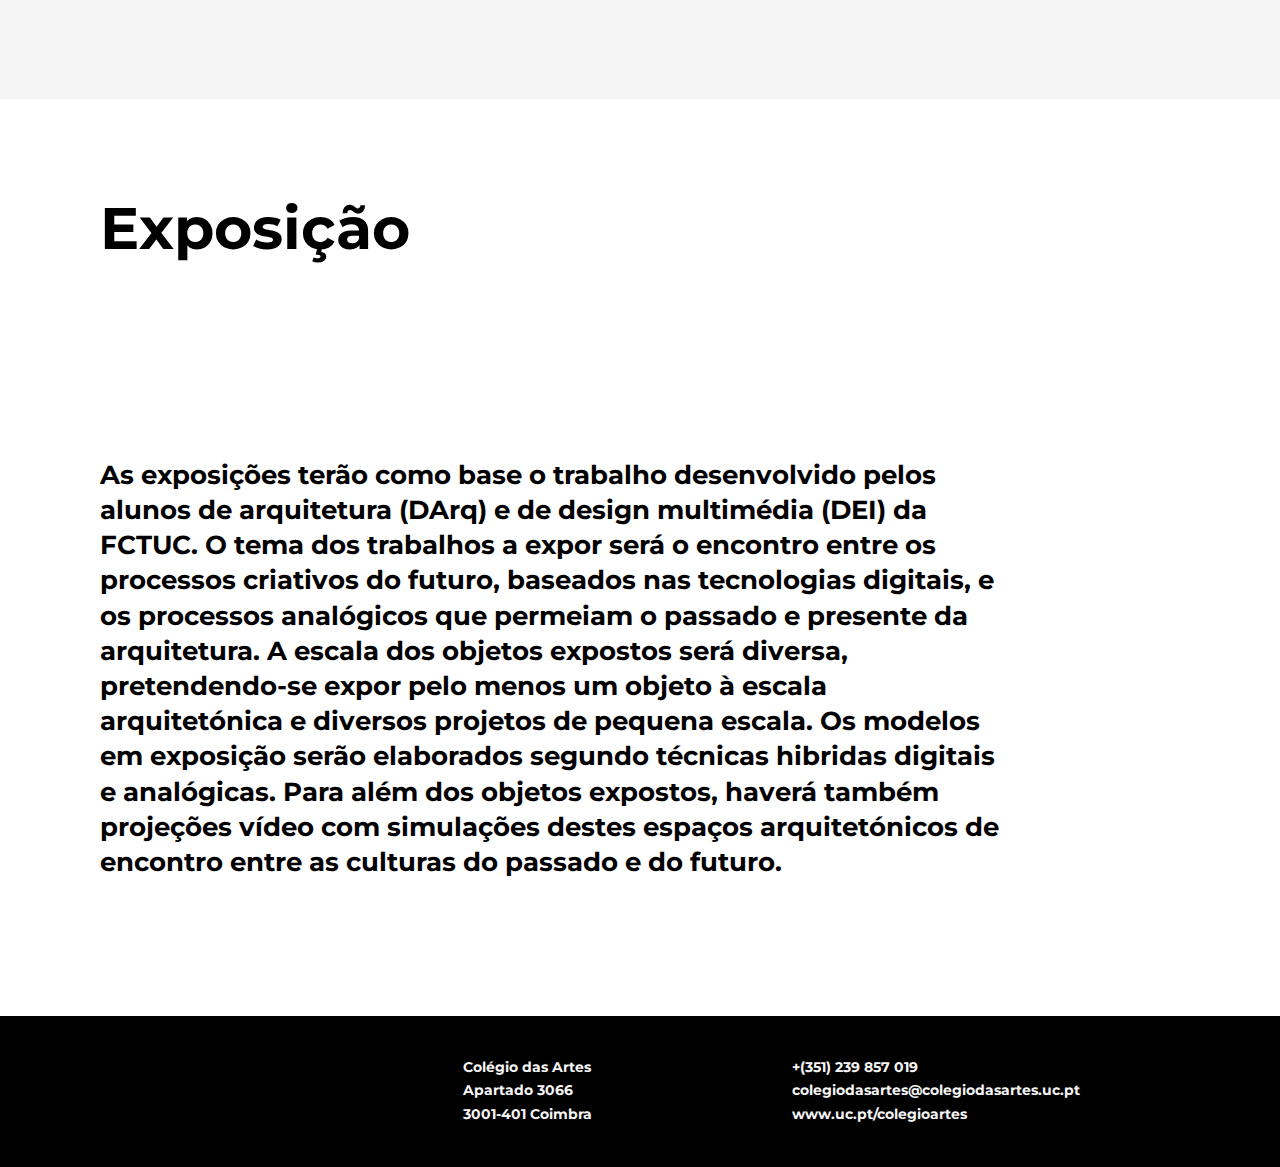
==== commit 5aeea4f5: "pagina workshops" ====
--- a/Redesign/index.html
+++ b/Redesign/index.html
@@ -66,31 +66,31 @@
 					<div class="wrapper__content">
 						<h1>Workshops</h1>
 						<div class="wrapper__content__articles">
+							<a href="workshop.php"><article class="content__article">
+								<div class="article__image"></div>
+								<h2 class="content__subtitle">Segunda Feira — 20 de Abril</h2>
+								<h1 class="content__subtitle">Workshop de Rhino & C4D</h1>
+							</article></a>
 							<article class="content__article">
 								<div class="article__image"></div>
 								<h2 class="content__subtitle">Segunda Feira — 20 de Abril</h2>
 								<h1 class="content__subtitle">Workshop de Rhino & C4D</h1>
-							</article>
-							<article class="content__article">
+							</article></a>
+							<a href="workshop.php"><article class="content__article">
 								<div class="article__image"></div>
 								<h2 class="content__subtitle">Segunda Feira — 20 de Abril</h2>
 								<h1 class="content__subtitle">Workshop de Rhino & C4D</h1>
-							</article>
-							<article class="content__article">
+							</article></a>
+							<a href="workshop.php"><article class="content__article">
 								<div class="article__image"></div>
 								<h2 class="content__subtitle">Segunda Feira — 20 de Abril</h2>
 								<h1 class="content__subtitle">Workshop de Rhino & C4D</h1>
-							</article>
-							<article class="content__article">
+							</article></a>
+							<a href="workshop.php"><article class="content__article">
 								<div class="article__image"></div>
 								<h2 class="content__subtitle">Segunda Feira — 20 de Abril</h2>
 								<h1 class="content__subtitle">Workshop de Rhino & C4D</h1>
-							</article>
-							<article class="content__article">
-								<div class="article__image"></div>
-								<h2 class="content__subtitle">Segunda Feira — 20 de Abril</h2>
-								<h1 class="content__subtitle">Workshop de Rhino & C4D</h1>
-							</article>
+							</article></a>
 						</div>
 					</div>
 				</section>
--- a/Redesign/CSS/style.css
+++ b/Redesign/CSS/style.css
@@ -250,8 +250,30 @@
       padding-left: 100px;
   padding-bottom: 100px;
   padding-top: 50px; }
+.content__article__open{
+  color: black;
+ 
+  display: inline-block;
+  width: 90%;
+  display: block;
+  margin-left: auto;
+  margin-right: auto;
+  margin-bottom: 30px;
+  -webkit-box-shadow: 0px 0px 43px -50px rgba(0, 0, 0, 0.75);
+  -moz-box-shadow: 0px 0px 43px -50px rgba(0, 0, 0, 0.75);
+  box-shadow: 0px 0px 43px -50px rgba(0, 0, 0, 0.75); }
+.article__image__open {
+  width: 350px;
+  height: 350px;
+  border-radius: 100%;
+  background: black;
+  margin: 30px auto;
+  background-image: url("../images/example.jpg");
+  background-size: cover;
+  opacity: 0.8; }
 
 .content__article {
+  color: black;
   background: white;
   display: inline-block;
   width: 300px;
@@ -265,7 +287,12 @@
   -webkit-box-shadow: 0px 0px 43px -35px rgba(0, 0, 0, 0.75);
   -moz-box-shadow: 0px 0px 43px -35px rgba(0, 0, 0, 0.75);
   box-shadow: 0px 0px 43px -35px rgba(0, 0, 0, 0.75); }
-
+.wrapper__content h2 {
+    font-size: 3.28em;
+    padding-left: 100px;
+    padding-right: 100px;
+    margin-top: 30px;
+}
 .article__image {
   width: 200px;
   height: 200px;
@@ -279,7 +306,9 @@
 .content__article h2 {
   font-size: 2em;
   padding: 30px;
-  padding-bottom: 15px; }
+  padding-bottom: 15px;
+  color: black;
+   }
 
 .content__article h1 {
   font-size: 4.6em;
@@ -287,7 +316,9 @@
   margin: 0;
   margin-bottom: 30px;
   padding: 30px;
-  padding-top: 0; }
+  padding-top: 0; 
+  color: black;
+}
 
 .wrapper__content__programacao{
   width: 100%;
@@ -303,7 +334,6 @@
 }
 
 @media(max-width:1300px){
-  
 }
 
 
@@ -313,9 +343,30 @@
     height: 348px;
 
   }
+  .content__article__open{
+    width:100%;
+  }
+   .content__article__open .content__subtitle {
+    padding-left: 0px;
+    padding-right: 0px;
+  }
+  .content__article__open p{
+    padding-left: 0px;
+    padding-right: 0px;
+    margin-right: 0px;
+    width: 100%;
+  }
 }
 
 @media(max-width:480px){
+  .content__article__open .content__subtitle {
+    padding-left: 0px;
+    padding-right: 0px;
+  }
+
+  .article__image__open{
+    width: 200px;
+    height: 200px  }
   .hero__content__logo {
     width: 238px;
     height: 223px;
@@ -326,6 +377,9 @@
   .content__article{
     width: 230px;
 
+  }
+  .content__article__open{
+    width: 230px;
   }
   .wrapper__content h1 {
       font-size: 5.28em;
@@ -349,5 +403,11 @@
     .content__article h2 {
     font-size: 1.6em;
 }
-
-}
+.content__article__open p{
+    padding-left: 0px;
+    padding-right: 0px;
+    margin-right: 0px;
+    width: 100%;
+  }
+
+}
